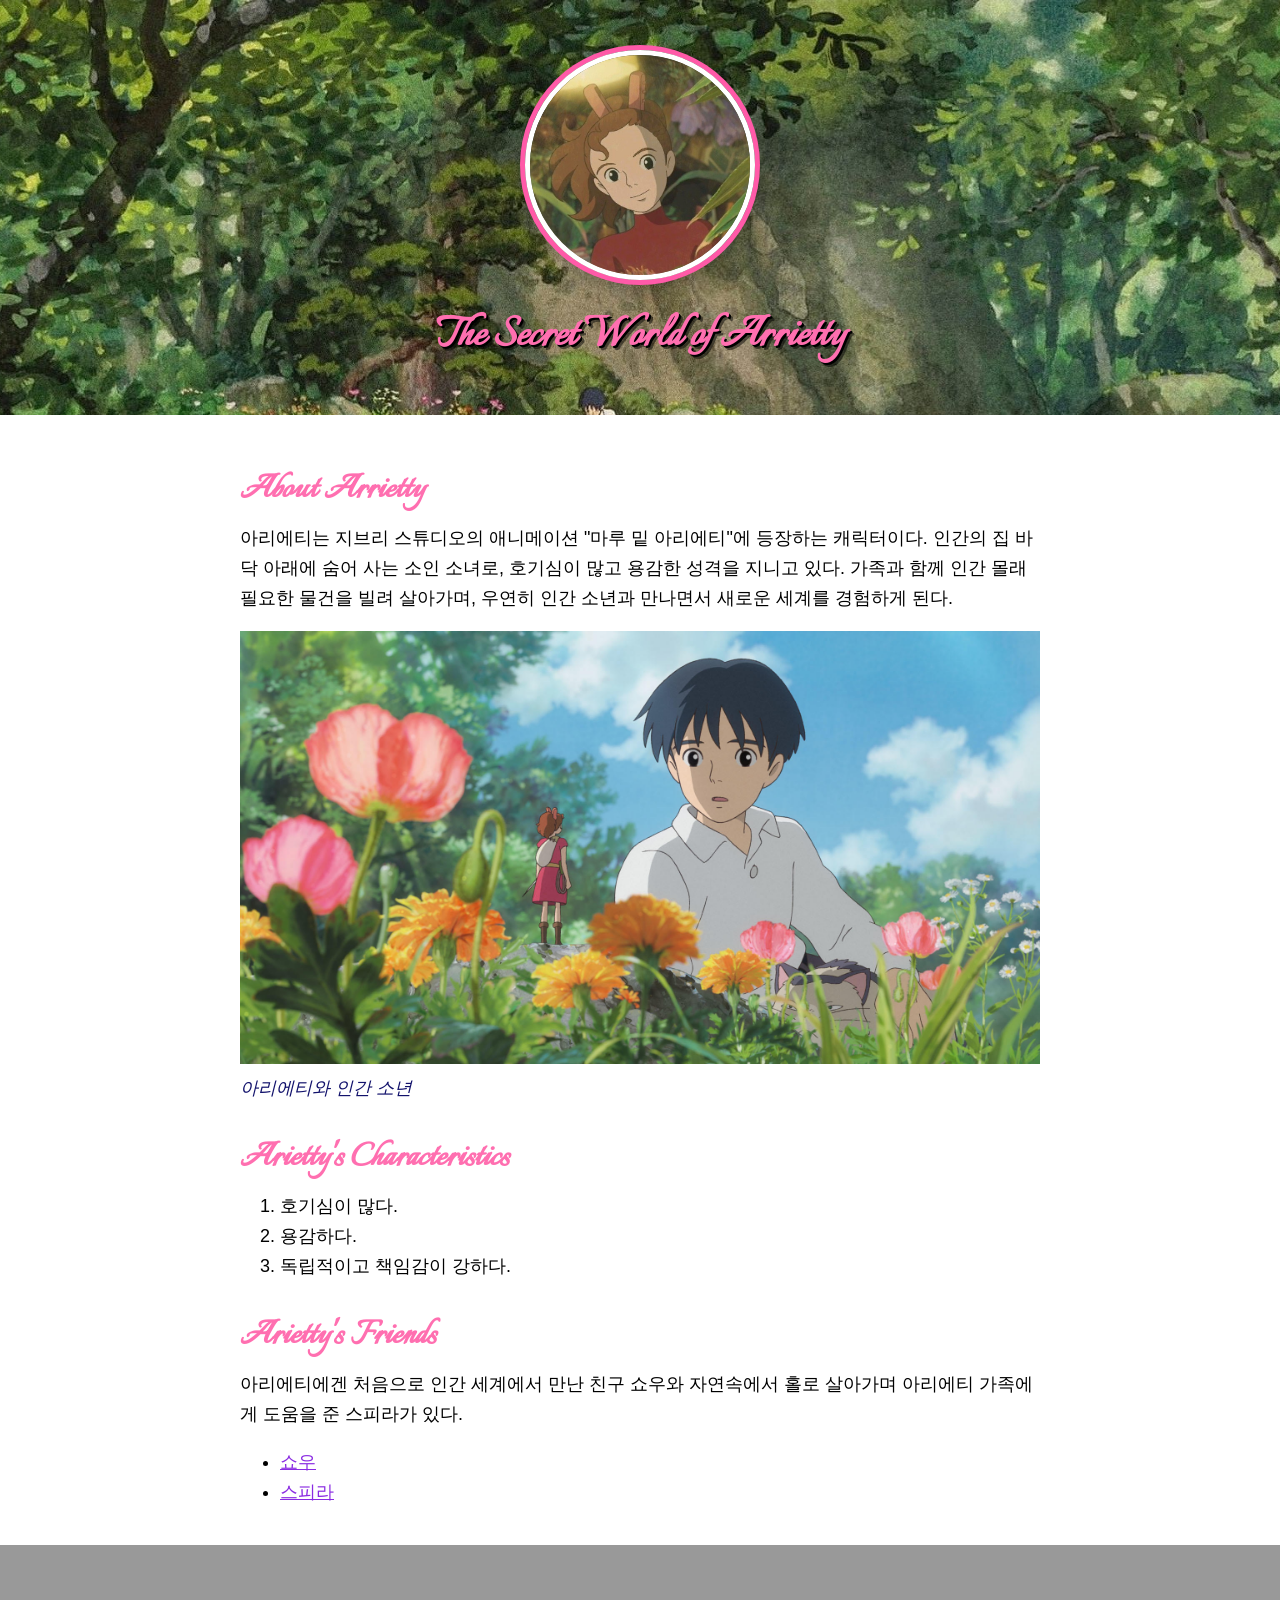
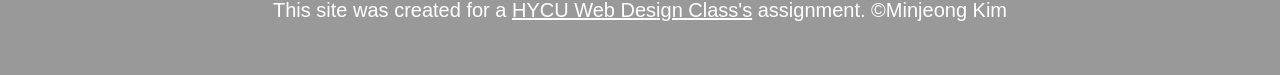
==== class6_hero/index.html @ 5cdb7757 "Add files via upload" ====
<!DOCTYPE html>
<html>
    <head>
        <meta charset="UTF-8" />
        <title>class5_book.html</title>
        <link rel="stylesheet" href="css/hero_style.css">
        <link rel="preconnect" href="https://fonts.googleapis.com">
        <link rel="preconnect" href="https://fonts.gstatic.com" crossorigin>
        <link href="https://fonts.googleapis.com/css2?family=Italianno&display=swap" rel="stylesheet">

    </head>
    <body>
        <!-- header elements -->
        <header>
            <img src="img/arietty_profile.jpg" alt="아리에티" width="350" height="350">
            <h1>The Secret World of Arrietty</h1>
        </header>

        <!-- main element -->
        <main>
            <h2>About Arrietty</h2>
            <p>아리에티는 지브리 스튜디오의 애니메이션 "마루 밑 아리에티"에 등장하는 캐릭터이다. 인간의 집 바닥 아래에 숨어 사는 소인 소녀로, 호기심이 많고 용감한 성격을 지니고 있다. 가족과 함께 인간 몰래 필요한 물건을 빌려 살아가며, 우연히 인간 소년과 만나면서 새로운 세계를 경험하게 된다.</p>
            <img src="img/with-human.jpg">
            <p class="caption">아리에티와 인간 소년</p>
            <h2>Arietty's Characteristics</h2>
            <ol>
                <li>호기심이 많다.</li>
                <li>용감하다.</li>
                <li>독립적이고 책임감이 강하다.</li>
            </ol>

            <h2>Arietty's Friends</h2>
            <p>아리에티에겐 처음으로 인간 세계에서 만난 친구 쇼우와
                자연속에서 홀로 살아가며 아리에티 가족에게 도움을 준 스피라가 있다.
            </p>

            <ul>
                <li><a href="https://namu.wiki/w/%EB%A7%88%EB%A3%A8%20%EB%B0%91%20%EC%95%84%EB%A6%AC%EC%97%90%ED%8B%B0#s-4">쇼우</a></li>
                <li><a href="https://namu.wiki/w/%EB%A7%88%EB%A3%A8%20%EB%B0%91%20%EC%95%84%EB%A6%AC%EC%97%90%ED%8B%B0#s-4">스피라</a></li>
            </ul>
        </main>

        <!-- footer element -->
        <footer>
            <p>This site was created for a <a href="https://hycu.ac.kr"> HYCU Web Design Class's</a> assignment. &copy;Minjeong Kim</p>
        </footer>
    </body>
</html>
---- class6_hero/css/hero_style.css ----
body{
    font-family: Helvetica, Arial, sans-serif;
    font-size: 20px;
    margin: 0;
    line-height: 30px;
}

header{
    /* background-color:yellowgreen; */
    background:url(../img/room_background_img2.png) no-repeat center center;
    background-size: cover;
    background-attachment: fixed;
    text-align: center;
    padding-top: 50px;
    padding-bottom: 30px;
}

header img{
    /* border-radius: 400px; */
    /* border: 10px solid #FF5AA8; */
    width:220px;
    height: 220px;
    object-fit: cover;

    border-radius: 50%;
    border: 5px solid white;
    box-shadow: 0 0 0 5px #ff5aa8,
    0 10px 25px rgba(0,0,0,0.3);
}

header h1{
    font-size: 50px;
    color: #ff6fb0;
    text-shadow: 2px 2px 0 black,
                4px 4px 0 rgba(0,0,0,0.5);
    font-family: "Italianno", cursive;
      }
      
h1, h2{
    font-family: "Italianno", cursive;
}

main{
    max-width: 800px;
    margin: 0 auto;
    padding: 20px;
    font-size: 18px;
}

main img{
    max-width: 100%;
}

h2{
    font-size: 40px;
    color: #ff6fb0;
    margin: 40px 0 10px;
}


a{
    color:blueviolet;
}

a:hover{
    color:aqua;
    background-color: chocolate;
}

footer{
    background-color: rgba(0, 0, 0, 0.4);
    text-align: center;
    color:white;
    padding: 50px;
}

footer a{
    color: white;
}

footer p{
    margin: 0px;
}

footer a:hover{
    opacity: 0.5; 
    background-color: transparent;
}

p.caption{
    color: rgb(18, 18, 108);
    font-style: italic;
    margin-top: 0;
}
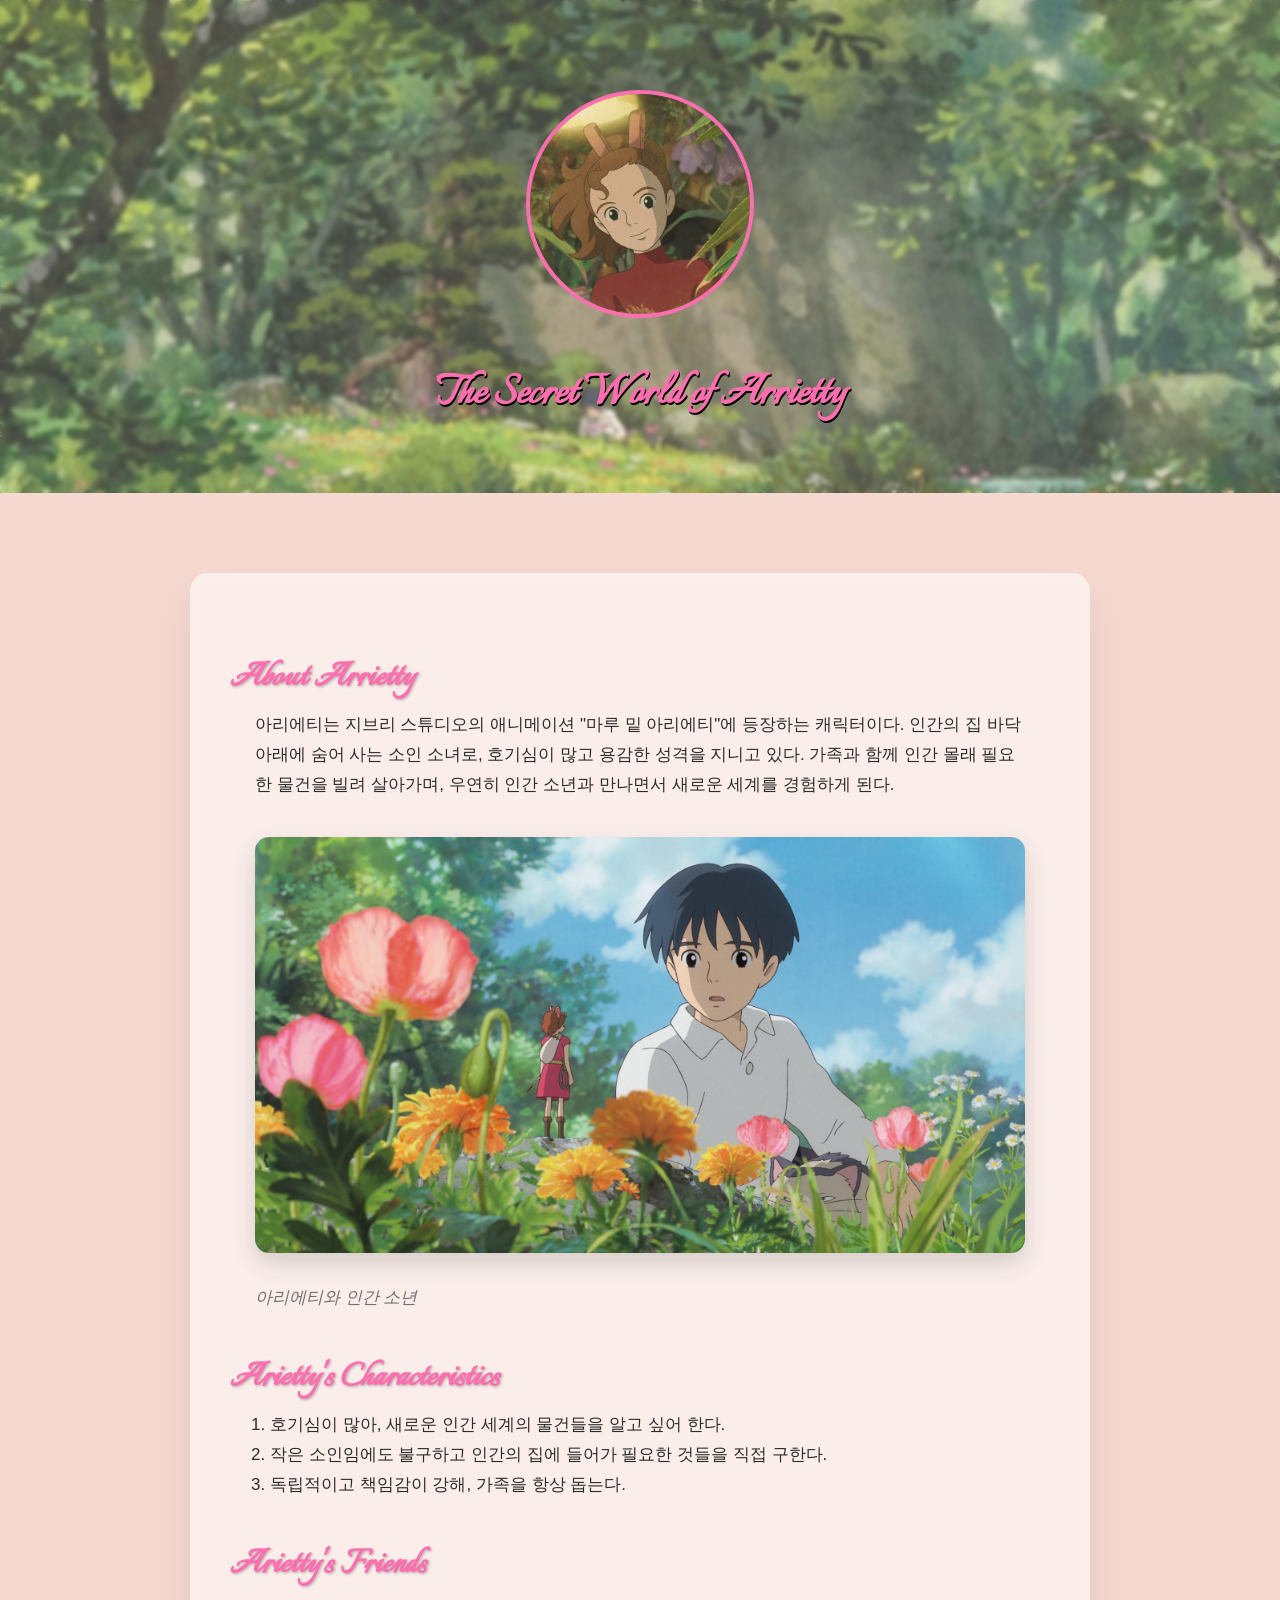
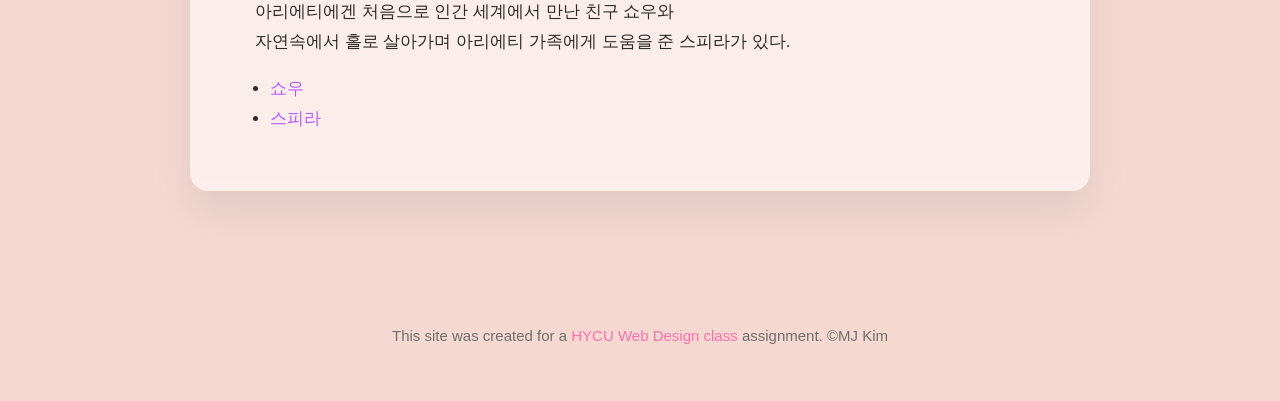
==== commit 1f8c118f: "Add files via upload" ====
--- a/class6_hero/index.html
+++ b/class6_hero/index.html
@@ -7,7 +7,6 @@
         <link rel="preconnect" href="https://fonts.googleapis.com">
         <link rel="preconnect" href="https://fonts.gstatic.com" crossorigin>
         <link href="https://fonts.googleapis.com/css2?family=Italianno&display=swap" rel="stylesheet">
-
     </head>
     <body>
         <!-- header elements -->
@@ -19,18 +18,20 @@
         <!-- main element -->
         <main>
             <h2>About Arrietty</h2>
-            <p>아리에티는 지브리 스튜디오의 애니메이션 "마루 밑 아리에티"에 등장하는 캐릭터이다. 인간의 집 바닥 아래에 숨어 사는 소인 소녀로, 호기심이 많고 용감한 성격을 지니고 있다. 가족과 함께 인간 몰래 필요한 물건을 빌려 살아가며, 우연히 인간 소년과 만나면서 새로운 세계를 경험하게 된다.</p>
+            <p>아리에티는 지브리 스튜디오의 애니메이션 "마루 밑 아리에티"에 등장하는 캐릭터이다.
+                인간의 집 바닥 아래에 숨어 사는 소인 소녀로, 호기심이 많고 용감한 성격을 지니고 있다. 가족과 함께 인간 몰래 필요한 물건을 빌려 살아가며, 우연히 인간 소년과 만나면서 새로운 세계를 경험하게 된다.</p>
             <img src="img/with-human.jpg">
             <p class="caption">아리에티와 인간 소년</p>
+
             <h2>Arietty's Characteristics</h2>
             <ol>
-                <li>호기심이 많다.</li>
-                <li>용감하다.</li>
-                <li>독립적이고 책임감이 강하다.</li>
+                <li>호기심이 많아, 새로운 인간 세계의 물건들을 알고 싶어 한다.</li>
+                <li>작은 소인임에도 불구하고 인간의 집에 들어가 필요한 것들을 직접 구한다.</li>
+                <li>독립적이고 책임감이 강해, 가족을 항상 돕는다.</li>
             </ol>
 
             <h2>Arietty's Friends</h2>
-            <p>아리에티에겐 처음으로 인간 세계에서 만난 친구 쇼우와
+            <p>아리에티에겐 처음으로 인간 세계에서 만난 친구 쇼우와<br>
                 자연속에서 홀로 살아가며 아리에티 가족에게 도움을 준 스피라가 있다.
             </p>
 
@@ -42,7 +43,7 @@
 
         <!-- footer element -->
         <footer>
-            <p>This site was created for a <a href="https://hycu.ac.kr"> HYCU Web Design Class's</a> assignment. &copy;Minjeong Kim</p>
+            <p>This site was created for a<a href="https://hycu.ac.kr"> HYCU Web Design class</a> assignment. &copy;MJ Kim</p>
         </footer>
     </body>
 </html>
--- a/class6_hero/css/hero_style.css
+++ b/class6_hero/css/hero_style.css
@@ -3,6 +3,8 @@
     font-size: 20px;
     margin: 0;
     line-height: 30px;
+    background: #f5d9d1;
+    color: #2b2b2b;
 }
 
 header{
@@ -11,71 +13,99 @@
     background-size: cover;
     background-attachment: fixed;
     text-align: center;
-    padding-top: 50px;
-    padding-bottom: 30px;
+    padding: 90px 20px 50px;
+    position: relative;
+}
+
+header::before{
+    content:"";
+    position:absolute;
+    top:0; left:0;
+    width:100%; height:100%;
+    background: rgba(255, 255, 255, 0.2);
+    backdrop-filter: blur(2px);
+}
+
+header img, header h1{
+    position: relative;
+    z-index: 1;
 }
 
 header img{
-    /* border-radius: 400px; */
-    /* border: 10px solid #FF5AA8; */
     width:220px;
     height: 220px;
-    object-fit: cover;
-
-    border-radius: 50%;
-    border: 5px solid white;
-    box-shadow: 0 0 0 5px #ff5aa8,
-    0 10px 25px rgba(0,0,0,0.3);
+    border-radius: 300px;
+    border: 4px solid #ff6fb0;
+    margin-bottom: 20px;
 }
 
 header h1{
     font-size: 50px;
     color: #ff6fb0;
-    text-shadow: 2px 2px 0 black,
-                4px 4px 0 rgba(0,0,0,0.5);
     font-family: "Italianno", cursive;
-      }
+    text-shadow: 1.6px 1.6px 0 black,
+                1px 0.5px 0 rgba(0,0,0,0.5);
+    }
       
 h1, h2{
     font-family: "Italianno", cursive;
+    color: #ff6fb0;
+    text-shadow: 1px 1px 3px rgba(0,0,0,0.3);
 }
 
 main{
-    max-width: 800px;
-    margin: 0 auto;
-    padding: 20px;
-    font-size: 18px;
+    max-width: 820px;
+    margin: 80px auto;
+    padding: 40px;
+    font-size: 17px;
+    background: rgba(255,255,255,0.55);
+    backdrop-filter: blur(4px);
+    border-radius: 18px;
+    box-shadow: 0 20px 40px rgba(0,0,0,0.08);
 }
 
 main img{
-    max-width: 100%;
+    width: calc(100% - 50px);
+    margin: 20px 25px;
+    border-radius: 14px;
+    box-shadow:0 10px 25px rgba(0,0,0,0.15);
 }
 
 h2{
     font-size: 40px;
-    color: #ff6fb0;
-    margin: 40px 0 10px;
+    margin: 50px 0 15px;
 }
 
+p{
+    padding: 0 25px;
+} 
+
+p.caption{
+    color: rgb(111, 111, 113);
+    font-style: italic;
+    margin-top: 0;
+}
 
 a{
-    color:blueviolet;
+    color:#b45cff;
+    text-decoration: none;
 }
 
 a:hover{
-    color:aqua;
-    background-color: chocolate;
+    color:#ff5aa8;
+    background-color: rgba(31, 30, 30, 0.662);
 }
 
 footer{
-    background-color: rgba(0, 0, 0, 0.4);
     text-align: center;
-    color:white;
+    color:rgb(111, 111, 113);
     padding: 50px;
+    margin-top: 50px;
+    font-size: 15px;
 }
 
 footer a{
-    color: white;
+    color: #ff6fb0;
 }
 
 footer p{
@@ -83,12 +113,7 @@
 }
 
 footer a:hover{
-    opacity: 0.5; 
-    background-color: transparent;
+    color:#ae4f7b;
+    background: none;
 }
 
-p.caption{
-    color: rgb(18, 18, 108);
-    font-style: italic;
-    margin-top: 0;
-}
